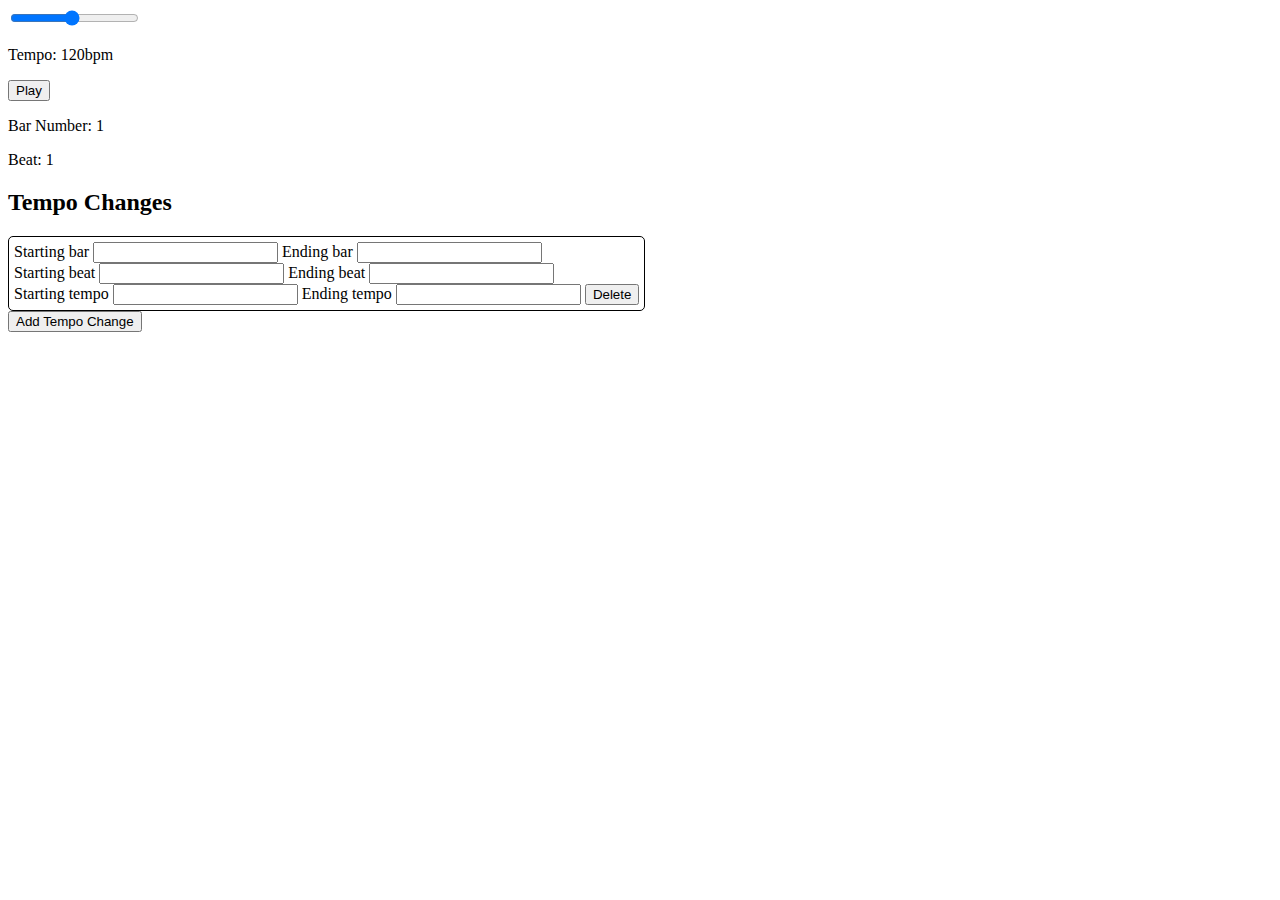
==== metronome.html @ 3b98db5a "First Build" ====
<!DOCTYPE html>

<html>
    <head>
        <meta charset="utf-8">
        <link href="metronome.css" rel="stylesheet" type="text/css">
    </head>

    <body>
        <div class="slide-container">
            <input type="range" min="10" max="240" value="120" class="slider" id="tempo-slider">
        </div>
        <p>Tempo: <span id="tempo-text">120</span>bpm</p>
        <button id="toggle-button">Play</button>
        <p>Bar Number: <span id="bar-text">1</span></p>
        <p>Beat: <span id="beat-text">1</span></p>


        <div class="tempo-changes">
            <h2>Tempo Changes</h2>
                <form class="tempo-change">
                    <label for="starting-bar">Starting bar</label>
                    <input type="number" name="starting-bar">
                    <label for="ending-bar">Ending bar</label>
                    <input type="number" name="ending-bar">
                    <br>
                    <label for="starting-beat">Starting beat</label>
                    <input type="number" name="starting-beat">
                    <label for="ending-beat">Ending beat</label>
                    <input type="number" name="ending-beat">
                    <br>
                    <label for="starting-tempo">Starting tempo</label>
                    <input type="number" name="starting-tempo">
                    <label for="ending-tempo">Ending tempo</label>
                    <input type="number" name="ending-tempo">
                    <button type="button">Delete</button>
                </form>
        </div>
        <button id="add-tempo-change">Add Tempo Change</button>

        <!--
        <div class="signature-changes">
            <h2>Time Signature Changes</h2>
            <form class="signature-change">
                <input type="number" name="measure">
                <input type="number" name="note">
                <input type="number" name="beats">
            </form>
        </div>

        <details>
            <summary>Raymond Section</summary>
            <h3>Load/Save current settings</h3>
            <form>
                <textarea id="rawtext"></textarea>
            </form>
        </details>
        -->

        <audio id="beat-audio-main" src="Noise_Accent.mp3"  preload="auto"></audio>
        <audio id="beat-audio-secondary" src="Noise_Regular.mp3"  preload="auto"></audio>

        <script src="metronome.js"></script>
    </body>
</html>
---- metronome.css ----
.tempo-change {
    border: 1px solid black;
    width: fit-content;
    padding: 5px;
    border-radius: 5px;
}
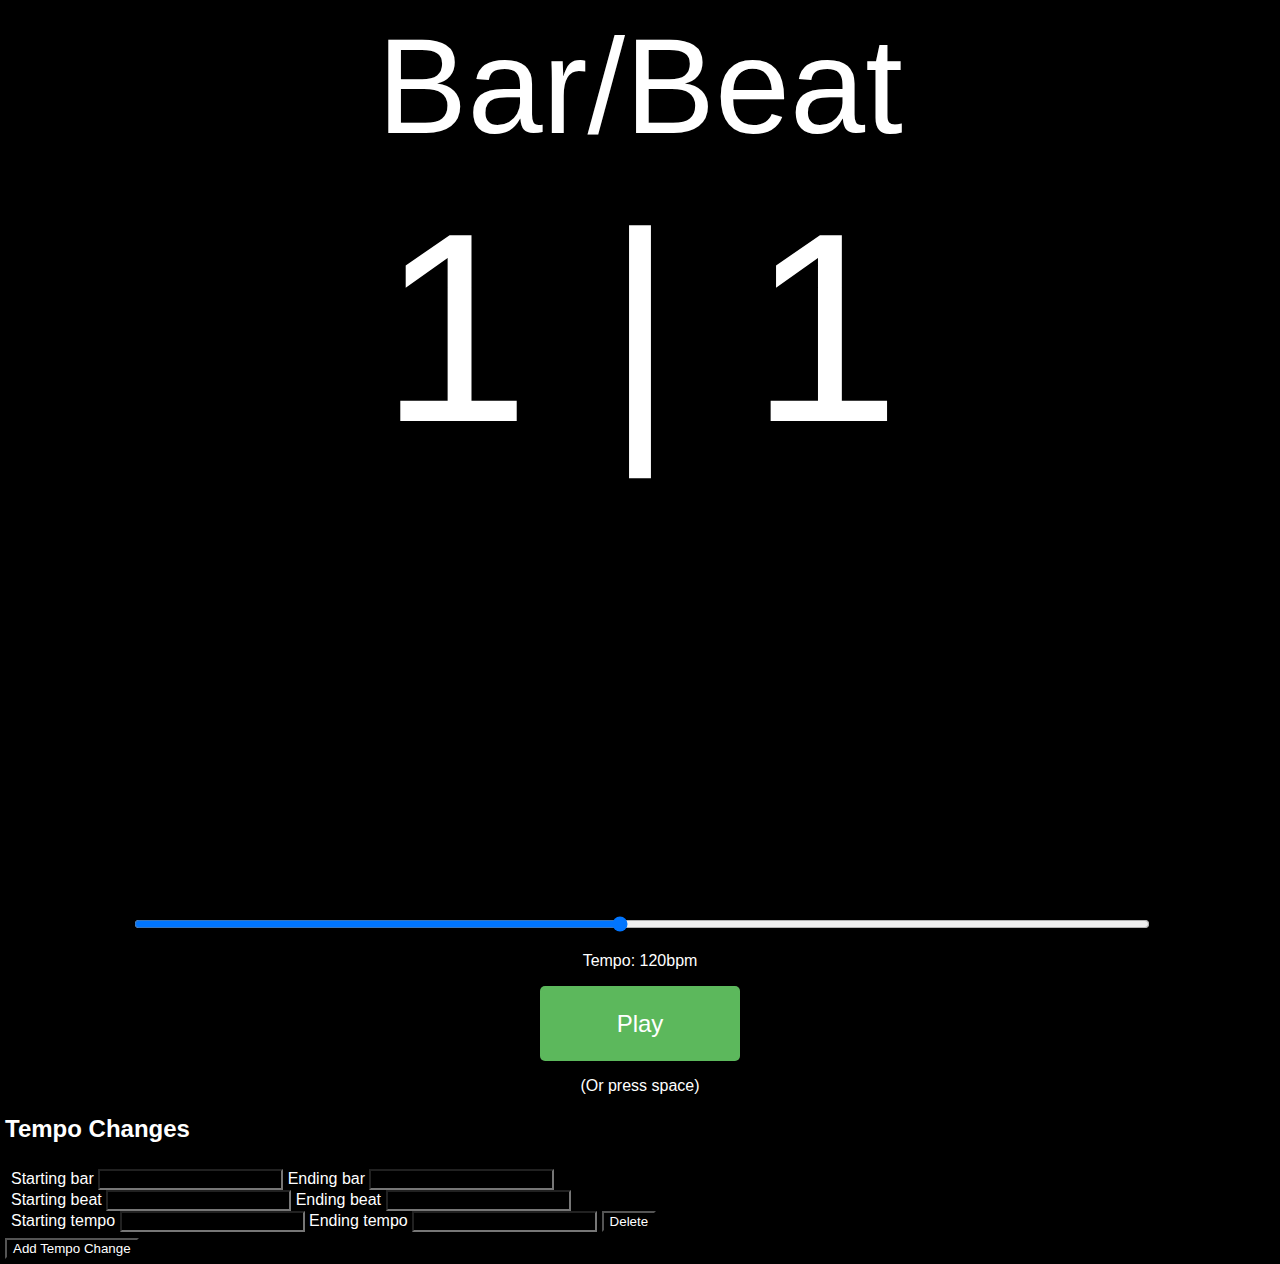
==== commit 22cd6b80: "Added style + setTimeout fix" ====
--- a/metronome.html
+++ b/metronome.html
@@ -7,13 +7,24 @@
     </head>
 
     <body>
+        <main>
+        <div id="top-header">
+            <p>Bar/Beat</p>
+        </div>
+        <div id="main-focus">
+        <p><span id="bar-text">1</span> | <span id="beat-text">1</span></p>
+        </div>
+        </main>
+
+        <div id="controls">
         <div class="slide-container">
             <input type="range" min="10" max="240" value="120" class="slider" id="tempo-slider">
+            <p>Tempo: <span id="tempo-text">120</span>bpm</p>
         </div>
-        <p>Tempo: <span id="tempo-text">120</span>bpm</p>
-        <button id="toggle-button">Play</button>
-        <p>Bar Number: <span id="bar-text">1</span></p>
-        <p>Beat: <span id="beat-text">1</span></p>
+        <div class="centered">
+            <button id="toggle-button">Play</button>
+            <p>(Or press space)</p>
+        </div>
 
 
         <div class="tempo-changes">
@@ -37,6 +48,9 @@
                 </form>
         </div>
         <button id="add-tempo-change">Add Tempo Change</button>
+
+
+        </div>
 
         <!--
         <div class="signature-changes">
--- a/metronome.css
+++ b/metronome.css
@@ -1,6 +1,69 @@
+* {
+    box-sizing: border-box;
+    font-family: -apple-system, BlinkMacSystemFont, "Segoe UI", Roboto, Helvetica, Arial, sans-serif, sans-serif;
+    color: white;
+    background-color: black;
+}
+
+body {
+    margin: 0;
+}
+
+main {
+    min-height: 100vh;
+}
+
+#controls {
+    padding: 5px;
+}
+
 .tempo-change {
     border: 1px solid black;
     width: fit-content;
     padding: 5px;
     border-radius: 5px;
+}
+
+#top-header {
+    text-align: center;
+    font-size: 15vmin;
+}
+
+#top-header p {
+    margin: 1vmin;
+}
+
+#main-focus {
+    text-align: center;
+    font-size: 30vmin;
+}
+
+#main-focus p {
+    margin-top: 0px;
+    margin-bottom: 20px;
+}
+
+.slide-container {
+    width: 80%;
+    margin-left: 10%;
+    text-align: center;
+}
+
+#tempo-slider {
+    width: 100%;
+}
+
+#toggle-button {
+    font-size: 24px;
+    width: 200px;
+    height: 75px;
+    border-radius: 5px;
+    border: none;
+    background-color: #5cb85c;  
+}
+
+.centered {
+    margin: auto;
+    width: 200px;
+    text-align: center;
 }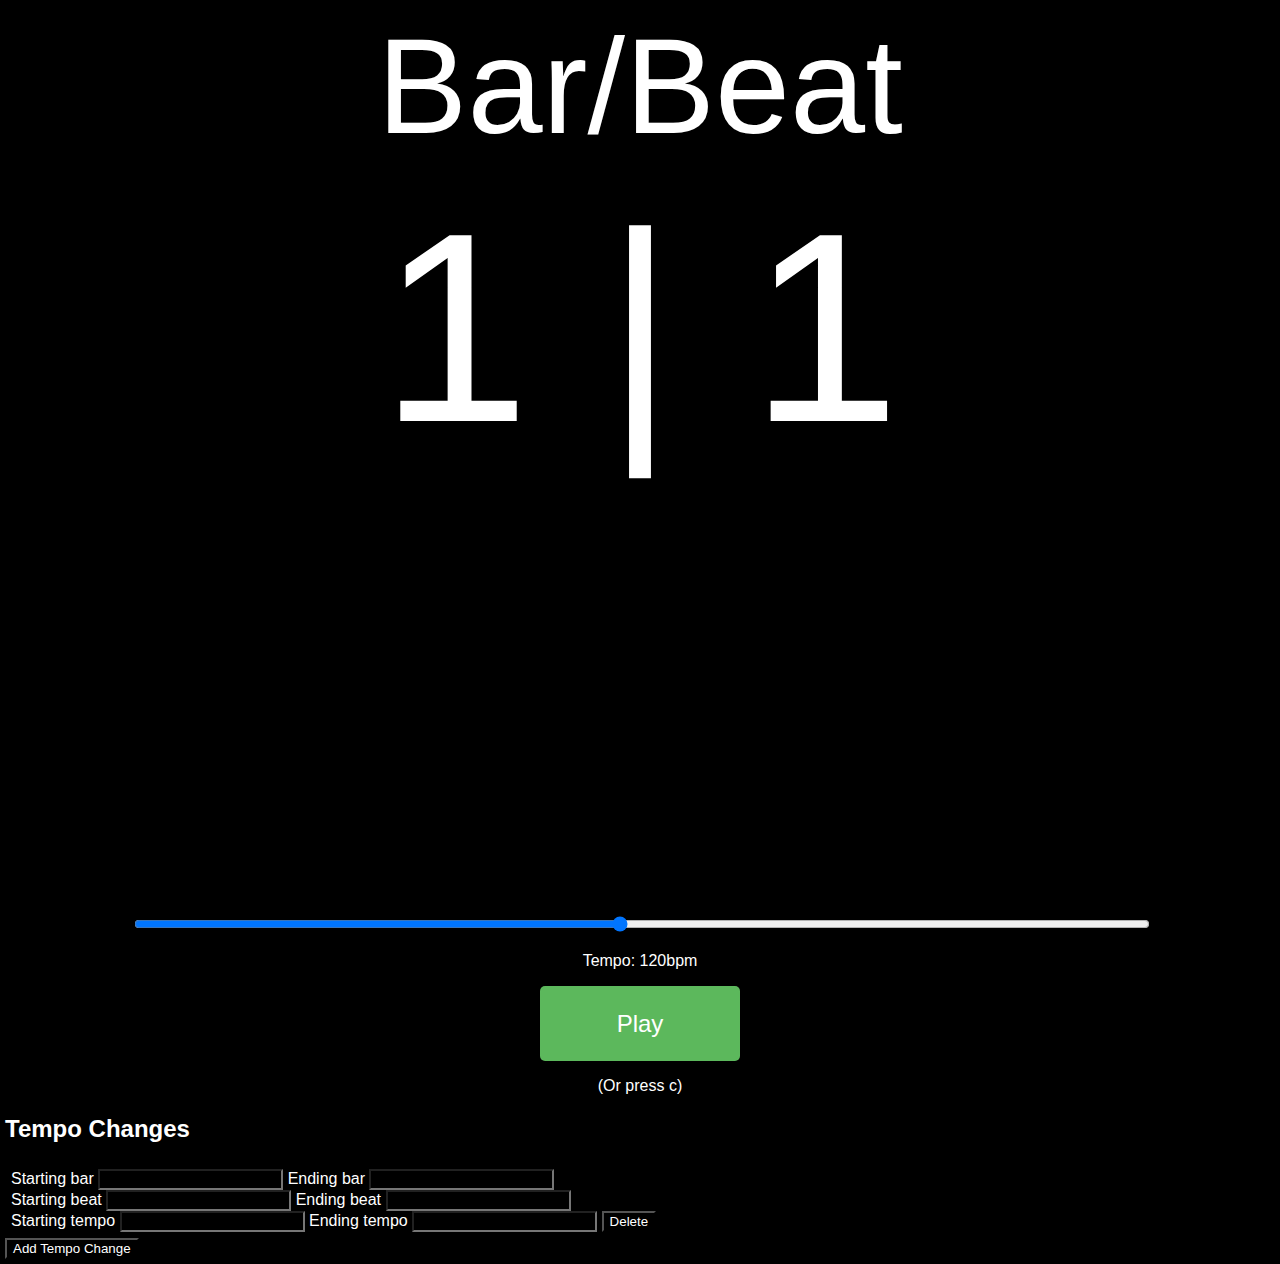
==== commit 21b08d2d: "Changed toggle key to c" ====
--- a/metronome.html
+++ b/metronome.html
@@ -23,7 +23,7 @@
         </div>
         <div class="centered">
             <button id="toggle-button">Play</button>
-            <p>(Or press space)</p>
+            <p>(Or press c)</p>
         </div>
 
 
